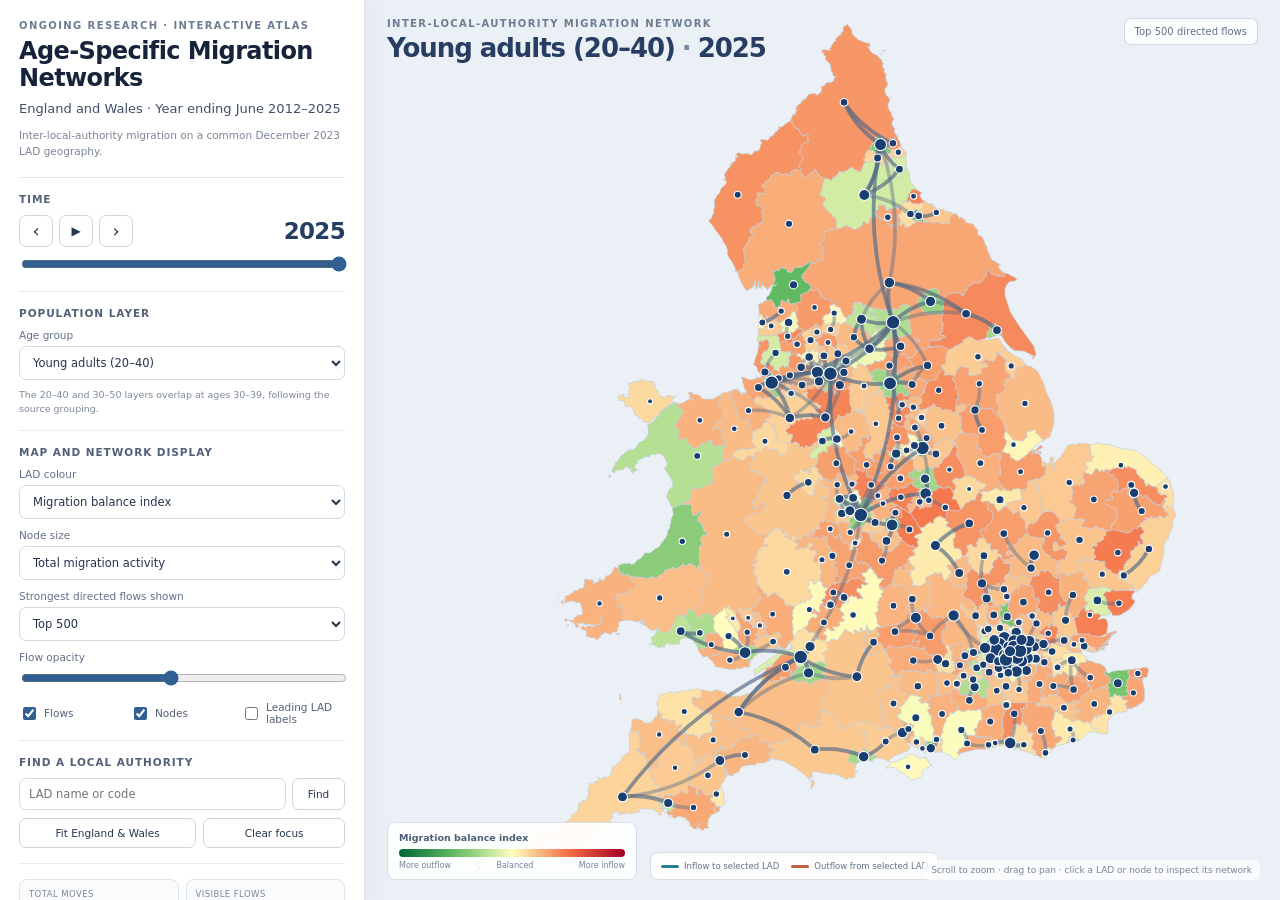
==== index.html @ f2538488 "Publish England and Wales migration atlas v1.0.0" ====
<!doctype html>
<html lang="en">
<head>
  <meta charset="utf-8" />
  <meta name="viewport" content="width=device-width, initial-scale=1" />
  <meta name="description" content="Interactive atlas of age-specific inter-local-authority migration networks in England and Wales, 2012–2025." />
  <title>Age-Specific Migration Networks · England and Wales</title>
  <link rel="stylesheet" href="assets/styles.css?v=1.0.0" />
</head>
<body>
  <div id="loadingOverlay" class="loading-overlay" role="status" aria-live="polite">
    <div class="loading-card"><div class="spinner"></div><strong>Loading migration atlas</strong><span id="loadingMessage">Preparing the 2023 LAD map…</span></div>
  </div>

  <main class="app-shell">
    <aside class="sidebar" id="sidebar">
      <header class="project-header">
        <div class="eyebrow">ONGOING RESEARCH · INTERACTIVE ATLAS</div>
        <h1>Age-Specific Migration Networks</h1>
        <p class="subtitle">England and Wales · Year ending June 2012–2025</p>
        <p class="study-note">Inter-local-authority migration on a common December 2023 LAD geography.</p>
      </header>

      <section class="control-section">
        <div class="section-heading">Time</div>
        <div class="year-row">
          <button id="prevYear" class="icon-button" aria-label="Previous year">‹</button>
          <button id="playYear" class="icon-button play-button" aria-label="Play years">▶</button>
          <button id="nextYear" class="icon-button" aria-label="Next year">›</button>
          <div class="year-value" id="yearValue">2025</div>
        </div>
        <input id="yearSlider" type="range" min="2012" max="2025" value="2025" step="1" aria-label="Year ending June" />
      </section>

      <section class="control-section">
        <div class="section-heading">Population layer</div>
        <label class="field-label" for="ageGroupSelect">Age group</label>
        <select id="ageGroupSelect" aria-label="Age group"></select>
        <p class="micro-note">The 20–40 and 30–50 layers overlap at ages 30–39, following the source grouping.</p>
      </section>

      <section class="control-section">
        <div class="section-heading">Map and network display</div>
        <label class="field-label" for="colourMetric">LAD colour</label>
        <select id="colourMetric">
          <option value="balance_index">Migration balance index</option>
          <option value="net_flow">Net migration</option>
          <option value="total_flow">Total migration activity</option>
          <option value="inflow">Inflow</option>
          <option value="outflow">Outflow</option>
        </select>

        <label class="field-label" for="nodeSizeMetric">Node size</label>
        <select id="nodeSizeMetric">
          <option value="total_flow">Total migration activity</option>
          <option value="inflow">Inflow</option>
          <option value="outflow">Outflow</option>
          <option value="uniform">Uniform</option>
        </select>

        <label class="field-label" for="edgeLimit">Strongest directed flows shown</label>
        <select id="edgeLimit">
          <option value="100">Top 100</option>
          <option value="250">Top 250</option>
          <option value="500" selected>Top 500</option>
          <option value="1000">Top 1,000</option>
          <option value="2000">Top 2,000</option>
          <option value="2800">Top 2,800</option>
          <option value="4000">Top 4,000</option>
        </select>

        <label class="field-label" for="edgeOpacity">Flow opacity</label>
        <input id="edgeOpacity" type="range" min="10" max="80" value="42" step="1" />

        <div class="toggle-grid">
          <label class="toggle-row"><input id="showEdges" type="checkbox" checked /><span>Flows</span></label>
          <label class="toggle-row"><input id="showNodes" type="checkbox" checked /><span>Nodes</span></label>
          <label class="toggle-row"><input id="showLabels" type="checkbox" /><span>Leading LAD labels</span></label>
        </div>
      </section>

      <section class="control-section">
        <div class="section-heading">Find a local authority</div>
        <div class="search-row">
          <input id="searchInput" type="search" placeholder="LAD name or code" list="regionOptions" autocomplete="off" />
          <datalist id="regionOptions"></datalist>
          <button id="searchButton" class="small-button">Find</button>
        </div>
        <div class="button-row">
          <button id="fitButton" class="secondary-button">Fit England & Wales</button>
          <button id="clearButton" class="secondary-button">Clear focus</button>
        </div>
      </section>

      <section class="stats-grid" aria-label="Current network summary">
        <div class="stat"><span class="stat-label">Total moves</span><strong id="statMoves">—</strong></div>
        <div class="stat"><span class="stat-label">Visible flows</span><strong id="statEdges">—</strong></div>
        <div class="stat"><span class="stat-label">Mean distance</span><strong id="statDistance">—</strong></div>
        <div class="stat"><span class="stat-label">Reciprocity</span><strong id="statReciprocity">—</strong></div>
        <div class="stat"><span class="stat-label">Destination Gini</span><strong id="statGini">—</strong></div>
        <div class="stat"><span class="stat-label">Published flow share</span><strong id="statCoverage">—</strong></div>
      </section>

      <section class="selected-card" id="selectedCard" hidden>
        <div class="section-heading">Selected LAD</div>
        <div class="selected-heading-row"><h2 id="selectedName">—</h2><span id="selectedCode">—</span></div>
        <div class="selected-metrics">
          <div><span>Inflow</span><strong id="selInflow">—</strong></div>
          <div><span>Outflow</span><strong id="selOutflow">—</strong></div>
          <div><span>Net flow</span><strong id="selNet">—</strong></div>
          <div><span>Balance index</span><strong id="selBalance">—</strong></div>
          <div><span>In partners</span><strong id="selInDegree">—</strong></div>
          <div><span>Out partners</span><strong id="selOutDegree">—</strong></div>
        </div>

        <label class="field-label" for="trendMetric">2012–2025 LAD trend</label>
        <select id="trendMetric">
          <option value="inflow_outflow">Inflow and outflow</option>
          <option value="net_flow">Net migration</option>
          <option value="total_flow">Total activity</option>
          <option value="balance_index">Balance index</option>
        </select>
        <div class="trend-chart-wrap"><svg id="trendChart" viewBox="0 0 300 138" role="img" aria-label="Selected LAD time series"></svg></div>

        <div class="partner-columns">
          <div><div class="partner-title inbound">Largest published inflows</div><ol id="inboundList" class="partner-list"></ol></div>
          <div><div class="partner-title outbound">Largest published outflows</div><ol id="outboundList" class="partner-list"></ol></div>
        </div>
      </section>

      <footer class="sidebar-footer">
        <p><strong>Interpretation.</strong> Curves are directed origin-to-destination flows. Hovering a curve reveals its direction; selecting an LAD distinguishes published inflows and outflows.</p>
        <p><strong>Coverage.</strong> Each layer displays a user-selected subset of the 4,000 strongest directed flows. Summary statistics refer to the complete layer unless labelled otherwise.</p>
        <p><a href="docs/data-and-methods.html">Data, methods and public-data boundary</a></p>
      </footer>
    </aside>

    <section class="map-panel">
      <div class="map-toolbar">
        <div>
          <span class="toolbar-kicker">INTER-LOCAL-AUTHORITY MIGRATION NETWORK</span>
          <div class="toolbar-title"><span id="toolbarGroup">Young adults (20–40)</span><span class="toolbar-dot">·</span><span id="toolbarYear">2025</span></div>
        </div>
        <div class="toolbar-note" id="toolbarNote">Top 500 directed flows</div>
      </div>

      <svg id="mapSvg" class="map-svg" role="img" aria-label="Map of age-specific migration networks across England and Wales">
        <defs>
          <marker id="arrowDefault" viewBox="0 0 10 10" refX="8" refY="5" markerWidth="6" markerHeight="6" orient="auto-start-reverse"><path d="M 0 0 L 10 5 L 0 10 z" fill="#243b5b" /></marker>
          <marker id="arrowIn" viewBox="0 0 10 10" refX="8" refY="5" markerWidth="6" markerHeight="6" orient="auto-start-reverse"><path d="M 0 0 L 10 5 L 0 10 z" fill="#227f91" /></marker>
          <marker id="arrowOut" viewBox="0 0 10 10" refX="8" refY="5" markerWidth="6" markerHeight="6" orient="auto-start-reverse"><path d="M 0 0 L 10 5 L 0 10 z" fill="#c35e3f" /></marker>
        </defs>
        <rect id="mapBackground" class="map-background"></rect>
        <g id="regionLayer"></g>
        <g id="edgeLayer"></g>
        <g id="nodeLayer"></g>
        <g id="labelLayer"></g>
      </svg>

      <div class="legend" id="legend">
        <div class="legend-title" id="legendTitle">Migration balance index</div>
        <div class="legend-scale" id="legendScale"></div>
        <div class="legend-values"><span id="legendLow">More outflow</span><span id="legendMid">Balanced</span><span id="legendHigh">More inflow</span></div>
      </div>

      <div class="direction-key" id="directionKey" hidden><span><i class="key-in"></i>Inflow to selected LAD</span><span><i class="key-out"></i>Outflow from selected LAD</span></div>
      <div class="tooltip" id="tooltip" hidden></div>
      <div class="map-help">Scroll to zoom · drag to pan · click a LAD or node to inspect its network</div>
    </section>
  </main>

  <script src="assets/app.js?v=1.0.0"></script>
</body>
</html>
---- assets/styles.css ----
*{box-sizing:border-box}html,body{margin:0;width:100%;height:100%;font-family:Inter,ui-sans-serif,system-ui,-apple-system,BlinkMacSystemFont,"Segoe UI",sans-serif;color:#172033;background:#f2f5f8}button,input,select{font:inherit}.app-shell{display:grid;grid-template-columns:365px minmax(0,1fr);height:100vh;overflow:hidden}.sidebar{background:#fff;border-right:1px solid #dfe5ec;padding:20px 19px 24px;overflow-y:auto;box-shadow:8px 0 24px rgba(23,32,51,.04);z-index:5}.project-header{padding-bottom:17px;border-bottom:1px solid #e6eaf0}.eyebrow,.toolbar-kicker{font-size:10px;letter-spacing:.14em;font-weight:750;color:#6d7c92}.project-header h1{font-size:24px;line-height:1.13;margin:7px 0 7px;letter-spacing:-.025em;color:#17233a}.subtitle{font-size:13px;line-height:1.48;color:#3f5068;margin:0}.study-note{font-size:10.5px;line-height:1.5;color:#7a8697;margin:10px 0 0}.control-section{padding:15px 0;border-bottom:1px solid #e8ecf2}.section-heading{font-size:10.5px;font-weight:760;text-transform:uppercase;letter-spacing:.09em;color:#526078;margin-bottom:10px}.year-row{display:grid;grid-template-columns:34px 34px 34px 1fr;gap:6px;align-items:center;margin-bottom:7px}.icon-button,.small-button,.secondary-button{border:1px solid #ccd4df;background:#fff;color:#243650;border-radius:7px;cursor:pointer}.icon-button{width:34px;height:32px;font-size:18px}.icon-button:hover,.small-button:hover,.secondary-button:hover{background:#f1f4f8}.play-button{font-size:12px}.year-value{text-align:right;font-size:23px;font-weight:750;letter-spacing:-.03em;color:#263e62}input[type=range]{width:100%;accent-color:#315f91}.field-label{display:block;font-size:10.5px;color:#637087;margin:10px 0 5px}select,input[type=search]{width:100%;border:1px solid #d2d9e3;border-radius:7px;background:#fff;padding:8px 9px;color:#26344a;font-size:11.5px;outline:none}select:focus,input[type=search]:focus{border-color:#7897bb;box-shadow:0 0 0 2px rgba(68,110,159,.11)}.micro-note{font-size:9.5px;color:#7e8999;line-height:1.45;margin:8px 0 0}.toggle-grid{display:grid;grid-template-columns:repeat(3,1fr);gap:7px;margin-top:11px}.toggle-row{display:flex;align-items:center;gap:5px;font-size:10.5px;color:#556177}.toggle-row input{accent-color:#315f91}.search-row{display:grid;grid-template-columns:1fr 53px;gap:6px}.small-button{font-size:10.5px}.button-row{display:grid;grid-template-columns:1.25fr 1fr;gap:7px;margin-top:8px}.secondary-button{padding:8px 6px;font-size:10.5px}.stats-grid{display:grid;grid-template-columns:1fr 1fr;gap:7px;margin:15px 0}.stat{border:1px solid #dfe5ed;border-radius:8px;padding:9px 9px 8px;background:#fafbfd}.stat-label{display:block;font-size:8.5px;text-transform:uppercase;letter-spacing:.05em;color:#7a8799;margin-bottom:4px}.stat strong{font-size:14px;color:#213959}.selected-card{border-top:1px solid #e8ecf2;padding-top:15px;margin-top:7px}.selected-heading-row{display:flex;align-items:flex-start;justify-content:space-between;gap:8px}.selected-card h2{font-size:15px;line-height:1.35;margin:0 0 9px;color:#233957}.selected-heading-row>span{font-size:9px;color:#8792a1;padding-top:3px}.selected-metrics{display:grid;grid-template-columns:1fr 1fr;gap:6px}.selected-metrics>div{padding:7px 8px;background:#f5f7fa;border-radius:6px}.selected-metrics span{display:block;font-size:8.5px;color:#7a8798}.selected-metrics strong{font-size:11.5px}.trend-chart-wrap{margin-top:7px;border:1px solid #e1e6ed;border-radius:7px;background:#fbfcfd;padding:4px}.trend-chart-wrap svg{display:block;width:100%;height:auto}.partner-columns{display:grid;grid-template-columns:1fr 1fr;gap:9px;margin-top:12px}.partner-title{font-size:9px;font-weight:750;margin-bottom:5px}.partner-title.inbound{color:#227f91}.partner-title.outbound{color:#b65336}.partner-list{font-size:9px;color:#526077;margin:0;padding-left:17px;line-height:1.45}.partner-list li{margin-bottom:3px}.sidebar-footer{font-size:9.3px;line-height:1.5;color:#788597;border-top:1px solid #e8ecf2;margin-top:16px;padding-top:13px}.sidebar-footer p{margin:0 0 8px}.sidebar-footer a{color:#3f668f}.map-panel{position:relative;min-width:0;height:100vh;overflow:hidden;background:#eaf0f5}.map-toolbar{position:absolute;left:22px;right:22px;top:18px;z-index:4;display:flex;justify-content:space-between;align-items:flex-start;pointer-events:none}.toolbar-kicker{display:block;margin-bottom:4px}.toolbar-title{font-size:26px;font-weight:760;letter-spacing:-.04em;color:#273e62}.toolbar-dot{padding:0 7px;color:#7d8999}.toolbar-note{font-size:10px;color:#637087;background:rgba(255,255,255,.86);backdrop-filter:blur(6px);padding:7px 10px;border:1px solid rgba(207,216,228,.95);border-radius:7px}.map-svg{display:block;width:100%;height:100%;cursor:grab;touch-action:none;background:#eaf0f5}.map-svg.dragging{cursor:grabbing}.map-background{fill:#eaf0f5}.region-shape{stroke:#c4ced9;stroke-width:.65;vector-effect:non-scaling-stroke;cursor:pointer;transition:opacity .1s ease}.region-shape:hover{stroke:#3d5878;stroke-width:1.25}.region-shape.focused{stroke:#112d52;stroke-width:2;opacity:1!important}.edge-path{fill:none;stroke:#536b87;stroke-linecap:round;vector-effect:non-scaling-stroke;pointer-events:stroke;cursor:crosshair}.edge-path.dimmed{opacity:.025!important}.edge-path.inbound{stroke:#227f91}.edge-path.outbound{stroke:#c35e3f}.edge-path:hover{stroke:#243b5b!important;opacity:.95!important;filter:drop-shadow(0 0 1px rgba(255,255,255,.8))}.node{fill:#183f70;stroke:#fff;stroke-width:1.1;vector-effect:non-scaling-stroke;cursor:pointer}.node.dimmed{opacity:.15}.node.focused{fill:#0e2d54;stroke-width:2.2}.node-label{font-size:12px;fill:#233853;font-weight:650;paint-order:stroke;stroke:#fff;stroke-width:3.5px;stroke-linejoin:round;pointer-events:none}.legend{position:absolute;left:22px;bottom:20px;z-index:4;width:250px;background:rgba(255,255,255,.92);border:1px solid #d7dee8;border-radius:8px;padding:9px 11px}.legend-title{font-size:9.5px;font-weight:750;color:#4d5d75;margin-bottom:6px}.legend-scale{height:8px;border-radius:4px;overflow:hidden;background:linear-gradient(90deg,#006837,#66bd63,#ffffbf,#f46d43,#a50026)}.legend-values{display:flex;justify-content:space-between;gap:7px;font-size:8px;color:#758298;margin-top:4px}.direction-key{position:absolute;left:285px;bottom:20px;z-index:4;display:flex;gap:12px;background:rgba(255,255,255,.9);border:1px solid #d7dee8;border-radius:8px;padding:8px 10px;font-size:8.5px;color:#647187}.direction-key span{display:flex;align-items:center;gap:5px}.direction-key i{display:inline-block;width:18px;height:3px;border-radius:2px}.key-in{background:#227f91}.key-out{background:#c35e3f}.tooltip{position:absolute;z-index:10;width:245px;background:rgba(20,31,48,.95);color:#fff;padding:9px 11px;border-radius:7px;font-size:10px;line-height:1.48;pointer-events:none;box-shadow:0 8px 24px rgba(16,28,47,.2)}.tooltip strong{font-size:11px}.tooltip .muted{color:#bbc8d8}.tooltip .edge-direction{font-weight:700;color:#dce7f2}.map-help{position:absolute;right:20px;bottom:20px;z-index:4;color:#788598;font-size:9px;background:rgba(255,255,255,.76);padding:5px 8px;border-radius:6px}.loading-overlay{position:fixed;inset:0;z-index:50;display:grid;place-items:center;background:#eef3f7}.loading-overlay.hidden{display:none}.loading-card{display:flex;align-items:center;gap:12px;background:#fff;border:1px solid #dce3ec;border-radius:10px;padding:17px 20px;box-shadow:0 15px 40px rgba(24,42,67,.1);color:#263a57}.loading-card span{font-size:11px;color:#748195}.spinner{width:22px;height:22px;border:3px solid #d9e2ec;border-top-color:#315f91;border-radius:50%;animation:spin .8s linear infinite}@keyframes spin{to{transform:rotate(360deg)}}.chart-axis{stroke:#c8d1dc;stroke-width:.8}.chart-zero{stroke:#b6c0cc;stroke-width:.8;stroke-dasharray:3 3}.chart-line{fill:none;stroke:#315f91;stroke-width:2}.chart-line.secondary{stroke:#c35e3f}.chart-point{fill:#315f91}.chart-point.secondary{fill:#c35e3f}.chart-label{font-size:8px;fill:#7b8797}.chart-legend{font-size:8px;fill:#56647a}.error-banner{position:absolute;top:18px;right:18px;z-index:30;background:#fff3f1;color:#8c3528;border:1px solid #e5b6af;border-radius:8px;padding:10px 12px;font-size:11px}@media(max-width:1050px){.app-shell{grid-template-columns:330px minmax(0,1fr)}.sidebar{padding:17px 15px}.project-header h1{font-size:21px}.toolbar-title{font-size:22px}.legend{width:220px}.direction-key{left:255px}}@media(max-width:720px){html,body{height:auto}.app-shell{display:block;height:auto;overflow:visible}.sidebar{height:auto;overflow:visible;border-right:0;border-bottom:1px solid #dfe5ec}.map-panel{height:70vh;min-height:540px}.map-toolbar{left:12px;right:12px;top:10px}.toolbar-note{display:none}.toolbar-title{font-size:18px}.legend{left:12px;bottom:12px;width:210px}.direction-key{left:auto;right:12px;bottom:12px;display:none!important}.map-help{display:none}}
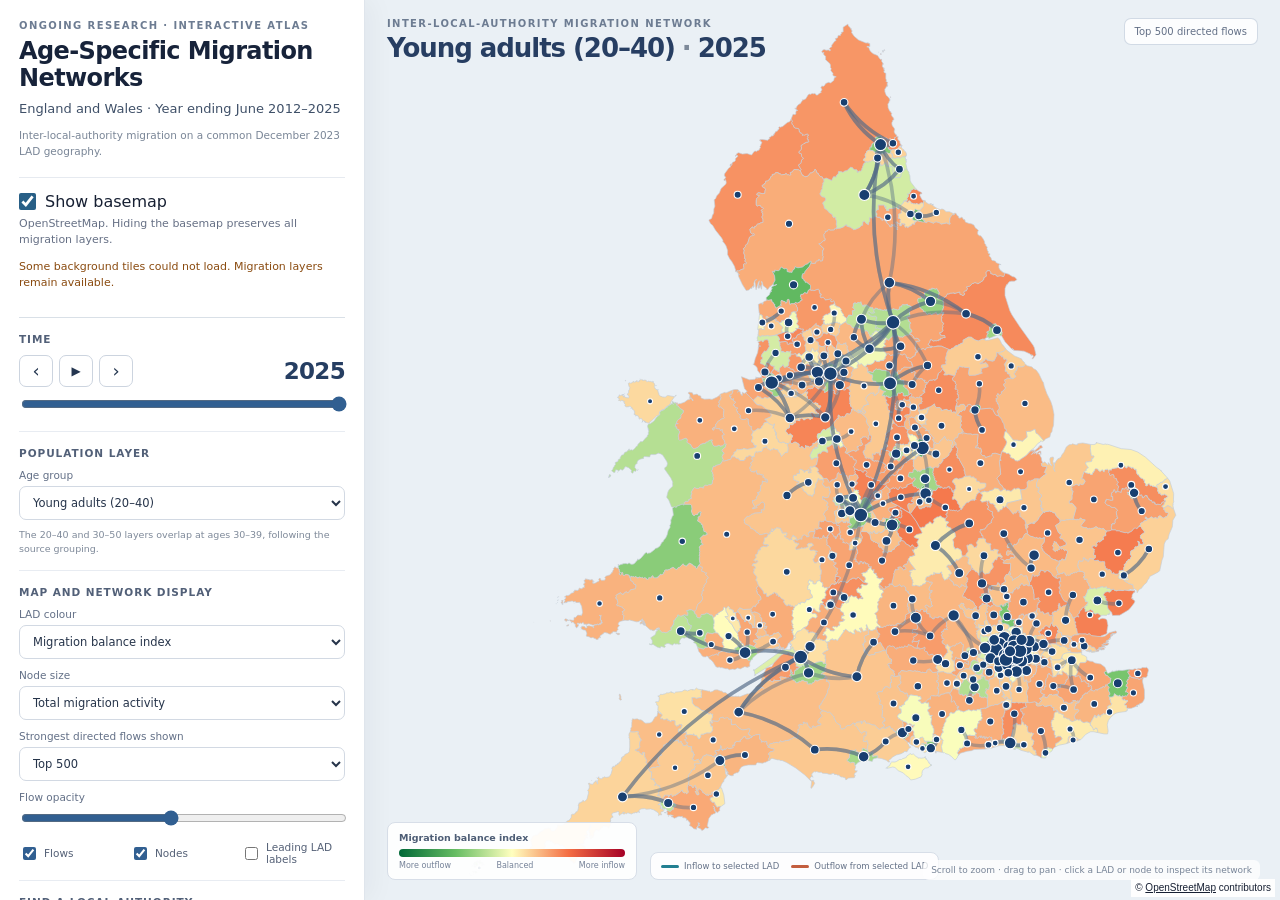
==== commit 0c0047f2: "Enable the England and Wales basemap and visibility switch" ====
--- a/index.html
+++ b/index.html
@@ -169,6 +169,8 @@
     </section>
   </main>
 
+  <script src="assets/basemap-controls.js?v=20260912"></script>
+  <script src="assets/basemap.js?v=20260912"></script>
   <script src="assets/app.js?v=1.0.0"></script>
 </body>
-</html>
+</html>
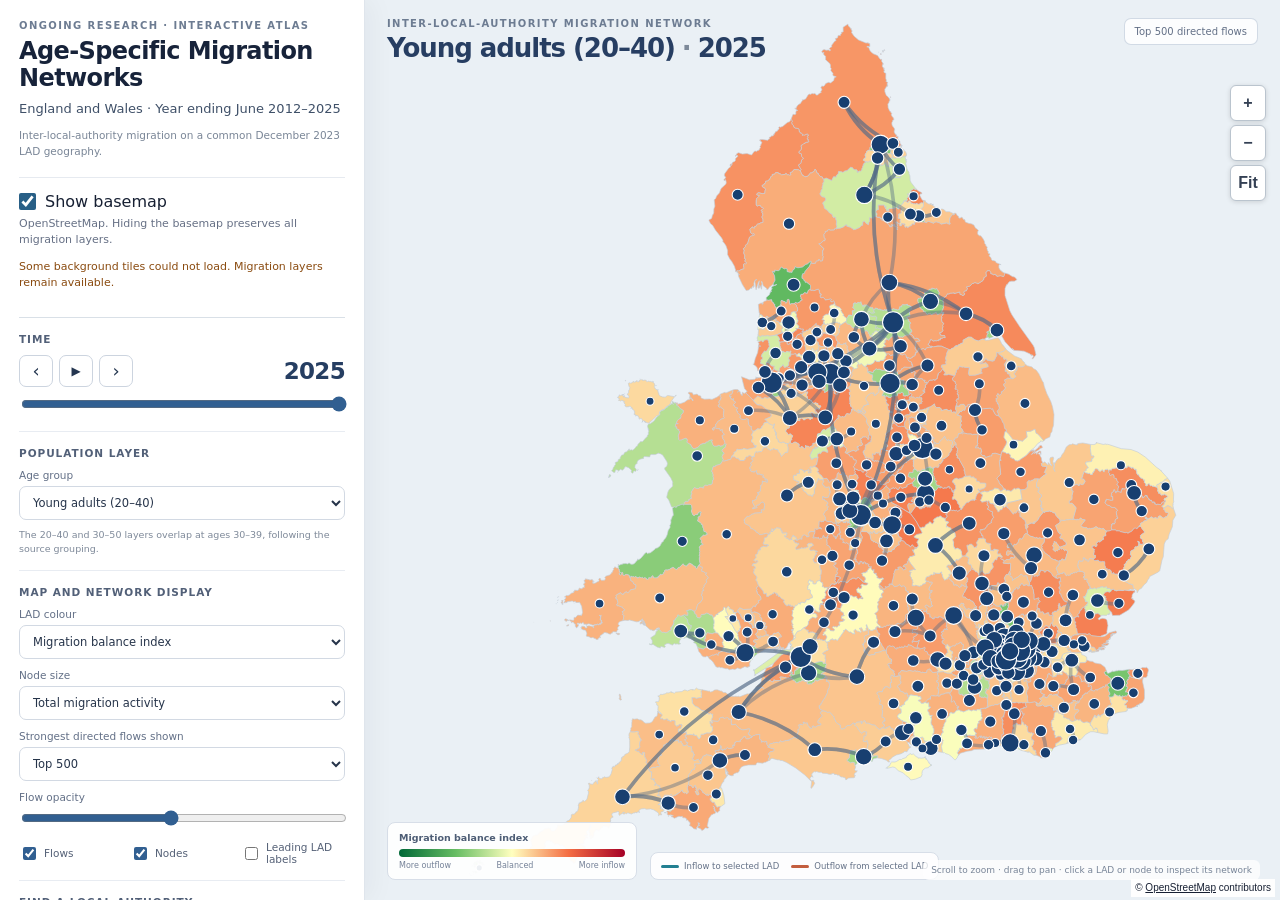
==== commit 7955a98b: "Fix free zoom-out and anchored map navigation Replace study-area zoom limits with wide-range wheel a" ====
--- a/index.html
+++ b/index.html
@@ -170,7 +170,7 @@
   </main>
 
   <script src="assets/basemap-controls.js?v=20260912"></script>
-  <script src="assets/basemap.js?v=20260912"></script>
-  <script src="assets/app.js?v=1.0.0"></script>
+  <script src="assets/basemap.js?v=20260913-navigation"></script>
+  <script src="assets/app.js?v=20260913-navigation"></script>
 </body>
 </html>
